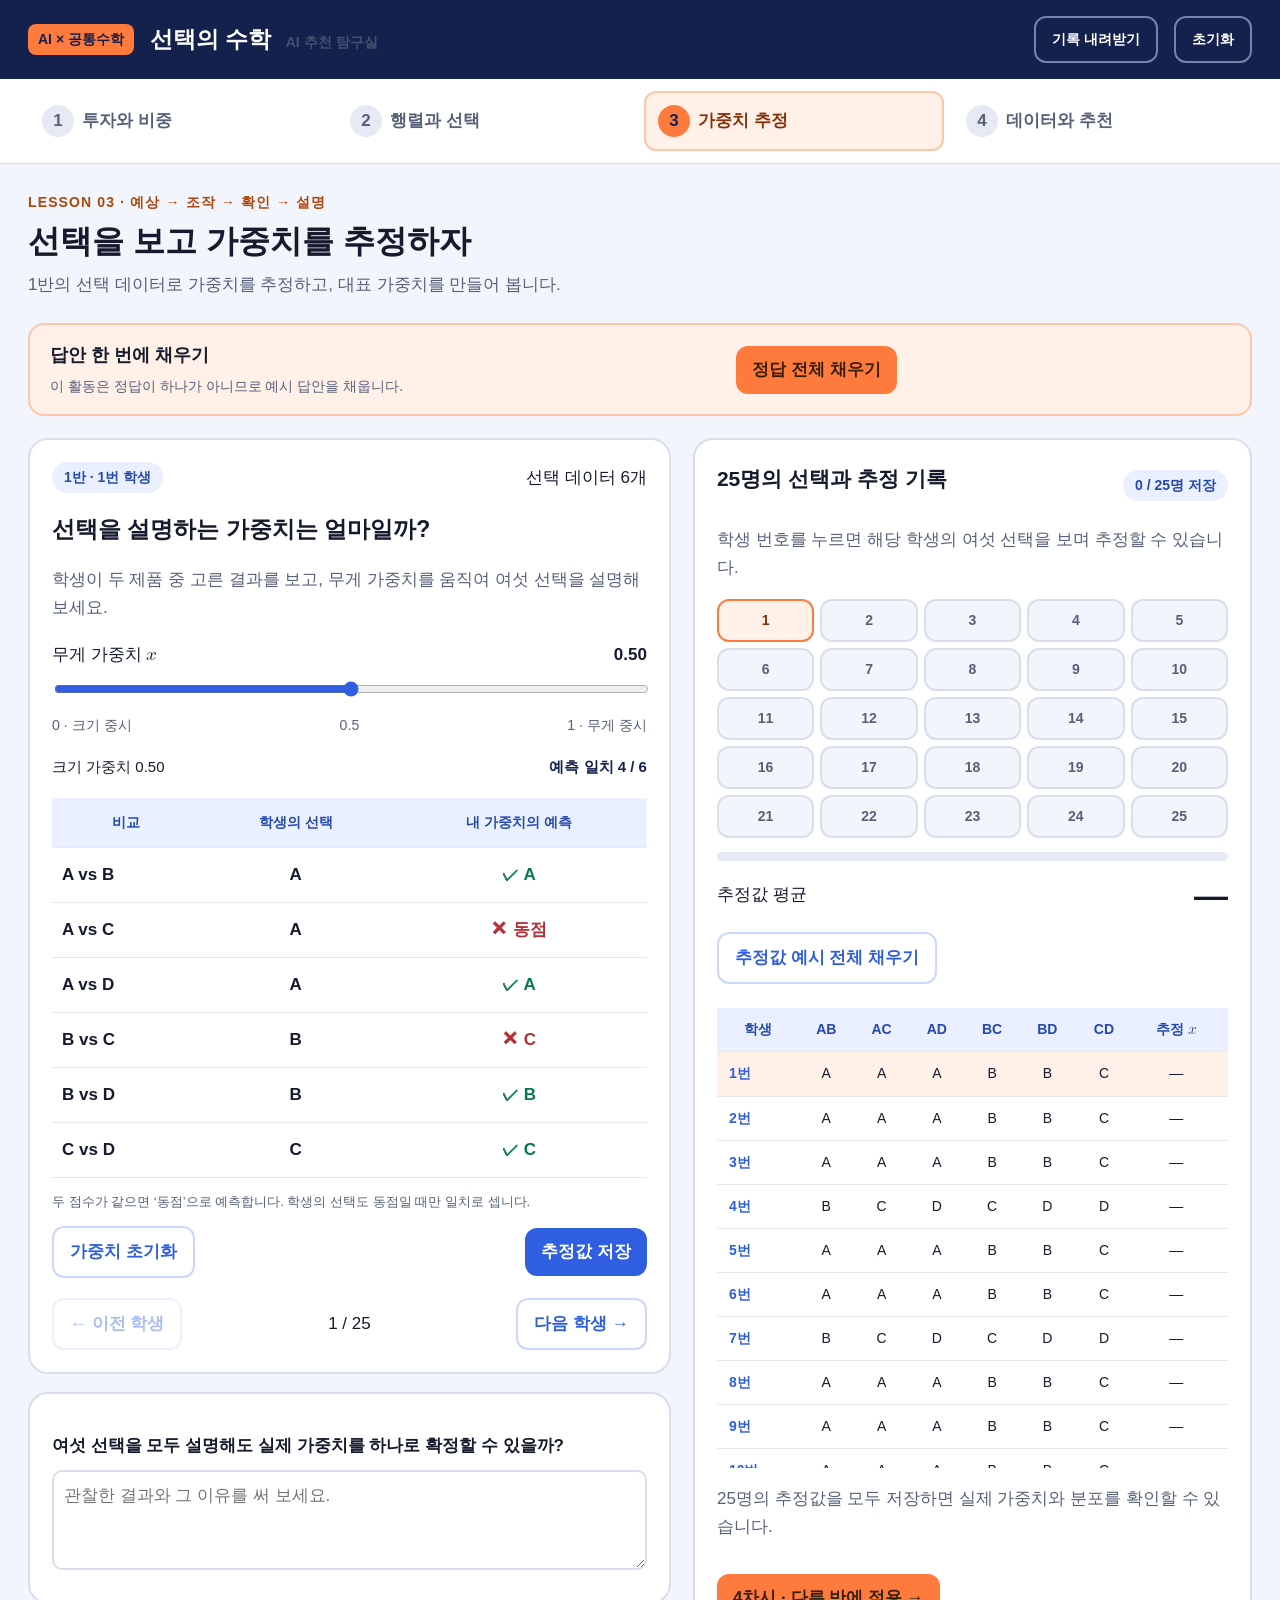
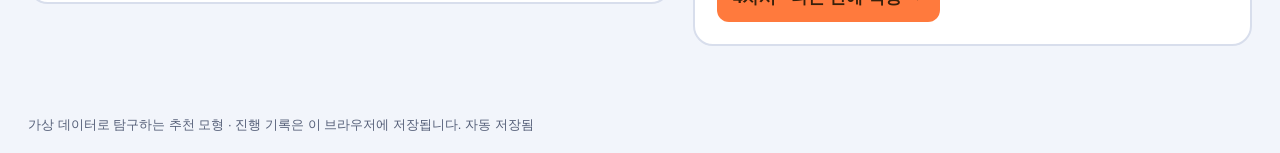
==== index.html @ 9886468b "Open learning app from repository root Pages URL" ====
<!doctype html>
<html lang="ko">
<head>
  <meta charset="utf-8">
  <meta name="viewport" content="width=device-width, initial-scale=1">
  <title>선택의 수학 · AI 추천 탐구실</title>
  <meta http-equiv="refresh" content="0; url=./ai-math/pairwise.html">
  <script>location.replace('./ai-math/pairwise.html' + location.search + location.hash);</script>
</head>
<body>
  <p>학습 앱으로 이동합니다. <a href="./ai-math/pairwise.html">바로 열기</a></p>
</body>
</html>
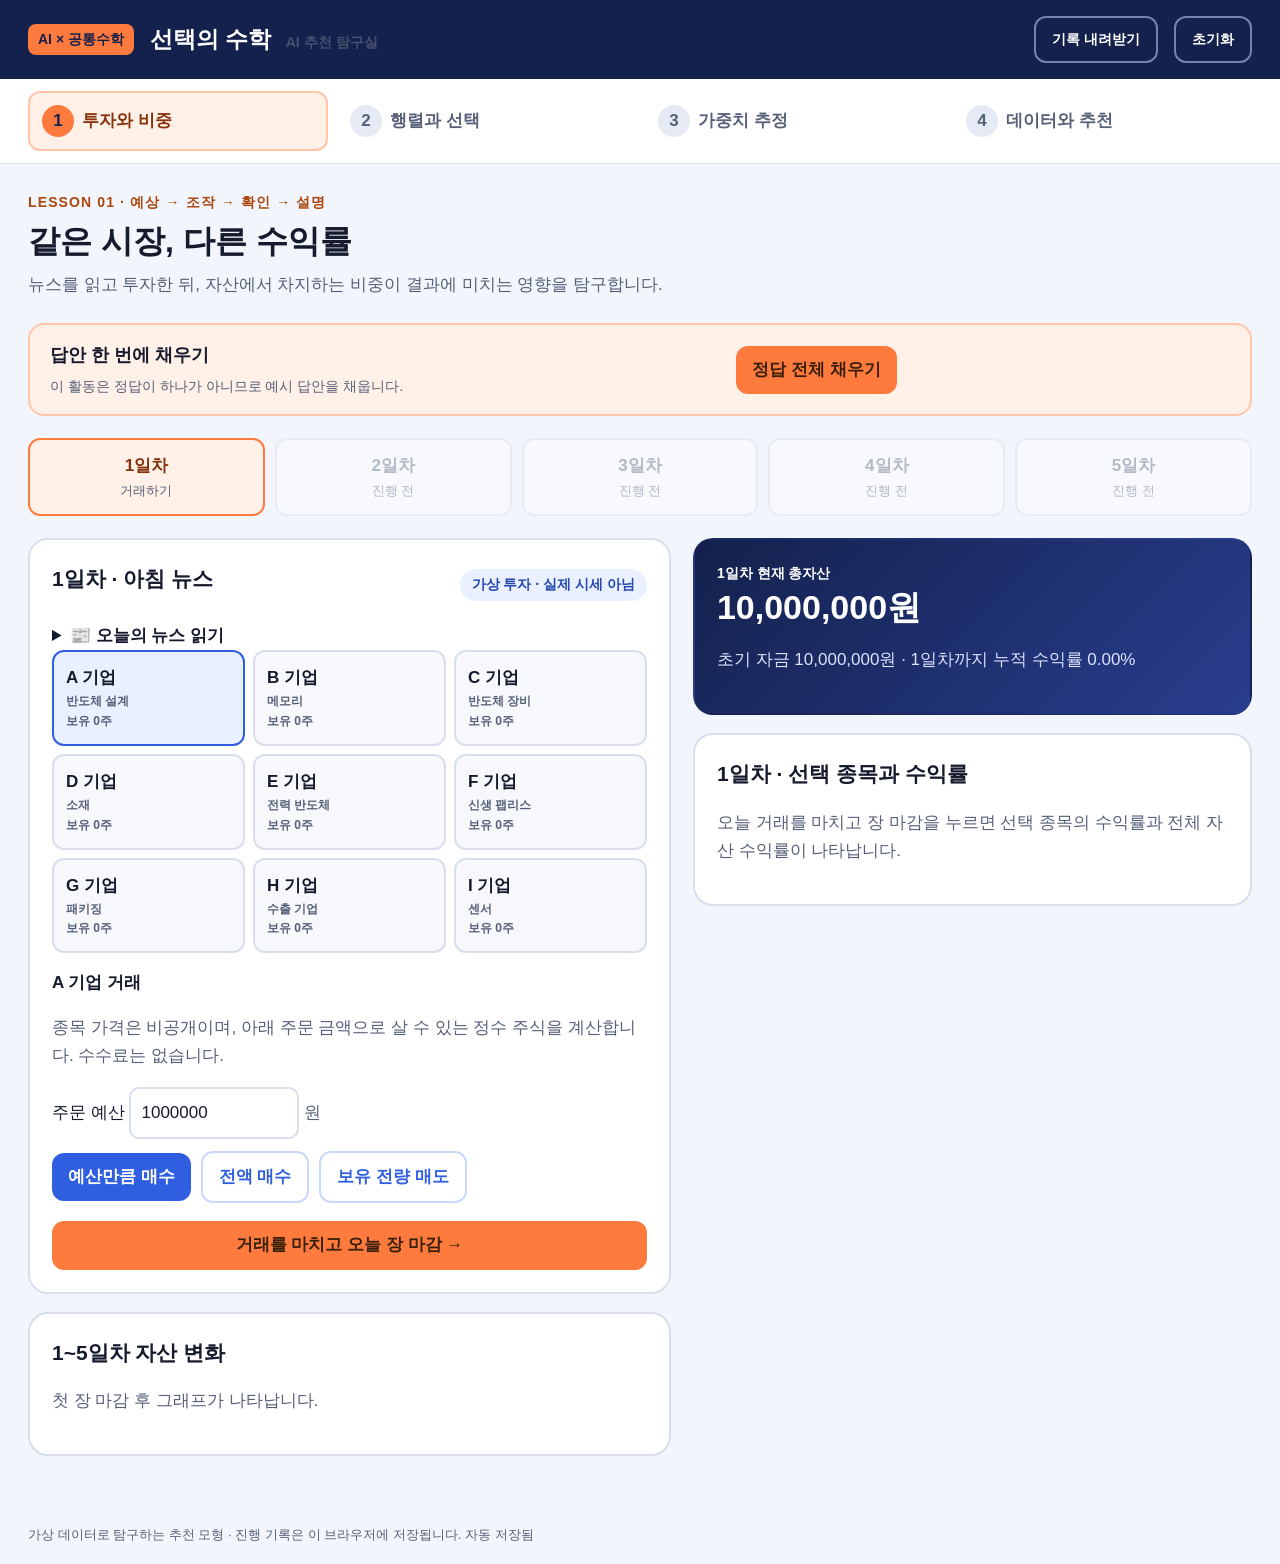
==== commit 8b0389ab: "Add files via upload" ====
--- a/index.html
+++ b/index.html
@@ -1,13 +1,4 @@
 <!doctype html>
-<html lang="ko">
-<head>
-  <meta charset="utf-8">
-  <meta name="viewport" content="width=device-width, initial-scale=1">
-  <title>선택의 수학 · AI 추천 탐구실</title>
-  <meta http-equiv="refresh" content="0; url=./ai-math/pairwise.html">
-  <script>location.replace('./ai-math/pairwise.html' + location.search + location.hash);</script>
-</head>
-<body>
-  <p>학습 앱으로 이동합니다. <a href="./ai-math/pairwise.html">바로 열기</a></p>
-</body>
-</html>
+<html lang="ko"><head><meta charset="utf-8"><meta name="viewport" content="width=device-width,initial-scale=1"><title>선택의 수학 · AI 추천 탐구실</title><link rel="stylesheet" href="styles.css?v=acd4bc828753"><script src="script.js?v=9ff203c90b84" defer></script></head>
+<body><header><span class="badge">AI × 공통수학</span><h1>선택의 수학 <small>AI 추천 탐구실</small></h1><button id="export" class="outline light">기록 내려받기</button><button id="reset" class="outline light">초기화</button></header>
+<nav aria-label="차시 선택" id="tabs"></nav><main><div class="intro"><span id="eyebrow"></span><h2 id="title"></h2><p id="description"></p></div><div id="content"></div></main><footer>가상 데이터로 탐구하는 추천 모형 · 진행 기록은 이 브라우저에 저장됩니다. <span id="save-status" role="status"></span></footer><div id="toast" role="status" aria-live="polite"></div></body></html>
--- a/styles.css
+++ b/styles.css
@@ -0,0 +1,15 @@
+:root{--navy:#14214d;--orange:#ff7a3d;--blue:#2f5fe0;--green:#087854;--red:#b32e36;--ink:#151a2d;--sub:#566079;--line:#d8deec;--bg:#f2f5fb}*{box-sizing:border-box}body{margin:0;background:var(--bg);color:var(--ink);font-family:Pretendard,"Noto Sans KR","Malgun Gothic",sans-serif;font-size:17px;line-height:1.65}header{background:var(--navy);color:white;display:flex;gap:16px;align-items:center;padding:16px 28px;flex-wrap:wrap}h1{font-size:23px;margin:0;flex:1}h1 small{font-size:14px;opacity:.75;display:inline-block;margin-left:8px}.badge{background:var(--orange);color:#14214d;border-radius:8px;padding:4px 10px;font-weight:800;font-size:14px}nav{background:white;display:grid;grid-template-columns:repeat(4,1fr);gap:8px;padding:12px 28px;border-bottom:1px solid var(--line)}nav button{background:white;color:var(--sub);box-shadow:none;text-align:left;border:2px solid transparent;padding:12px}nav button.active{background:#fff1e8;border-color:#ffc5a8;color:#85320c}.number{display:inline-grid;place-items:center;border-radius:50%;width:32px;height:32px;background:#e6eaf4;margin-right:8px}.active .number{background:var(--orange);color:var(--navy)}main{max-width:1400px;margin:auto;padding:24px 28px 50px}.intro span{font-weight:800;color:#ad470f;font-size:14px;letter-spacing:.08em}h2{font-size:32px;margin:4px 0 8px;line-height:1.35}.intro p{color:var(--sub);margin:0 0 24px}.grid{display:grid;grid-template-columns:minmax(0,1.15fr) minmax(0,1fr);gap:22px;align-items:start}.stack{display:grid;gap:18px}.card{background:white;border:2px solid var(--line);border-radius:20px;padding:22px;min-width:0}.card h3{margin:0 0 12px;font-size:21px}.card h4{margin:16px 0 6px}.hero{background:linear-gradient(135deg,#14214d,#293d8e);color:white;border-color:transparent}.hero p{color:#dce3ff}.muted,small{color:var(--sub)}.hero small{color:#dce3ff}.row{display:flex;gap:10px;align-items:center;flex-wrap:wrap}.between{justify-content:space-between}.metric{font-size:34px;font-weight:850;line-height:1.3}.label{font-size:14px;font-weight:700}.pill{display:inline-block;background:#eaf0ff;color:#2549ae;border-radius:20px;padding:4px 12px;font-size:14px;font-weight:800}.good{color:var(--green)}.bad{color:var(--red)}button{font:inherit;font-weight:750;border:0;border-radius:12px;padding:10px 16px;background:var(--blue);color:white;cursor:pointer;transition:background .15s}button:hover{filter:brightness(.94)}button:focus-visible,input:focus-visible,textarea:focus-visible,select:focus-visible{outline:3px solid #e08a1e;outline-offset:3px}button:disabled{opacity:.4;cursor:not-allowed}button.orange{background:var(--orange);color:#38200b}.outline{background:white;color:var(--blue);border:2px solid #cbd8fa}.light{color:white;border-color:#7682ac;background:transparent;font-size:14px}input,textarea,select{font:inherit;color:var(--ink);padding:10px;border:2px solid var(--line);border-radius:10px;background:white;max-width:100%}input[type=range]{width:100%;accent-color:var(--blue);padding:0;min-height:32px}input[type=number]{width:95px}textarea{display:block;width:100%;resize:vertical;min-height:100px;margin:10px 0}.scroll{overflow:auto;max-width:100%}table{width:100%;border-collapse:collapse;font-variant-numeric:tabular-nums}th{font-size:14px;color:#2549ae;background:#eaf0ff;white-space:nowrap}td,th{padding:9px 8px;text-align:center;border-bottom:1px solid #e5e9f2}td:first-child{text-align:left;font-weight:700}.stockgrid{display:grid;grid-template-columns:repeat(3,1fr);gap:8px}.stock{background:#f6f8fc;color:var(--ink);border:2px solid var(--line);text-align:left;padding:12px}.stock.selected{border-color:var(--blue);background:#eaf0ff}.stock small{display:block;font-size:12px}.notice{background:#fff6dd;border-left:5px solid #d78b1e;padding:13px 16px;border-radius:10px;margin:14px 0}.feedback{background:#e6f7f0;border-left:5px solid var(--green);padding:14px;border-radius:10px;margin-top:14px}.equation{font-size:21px;text-align:center;background:#f2f5fc;padding:16px;border-radius:14px;overflow:auto}.matrix{display:inline-grid;gap:4px;padding:8px 14px;border-left:3px solid var(--navy);border-right:3px solid var(--navy);vertical-align:middle;margin:8px}.matrix span{display:flex;gap:20px;justify-content:space-between}svg{width:100%;height:auto;display:block}.legend{display:flex;gap:15px;justify-content:center;flex-wrap:wrap;font-size:14px}.swatch{display:inline-block;width:10px;height:10px;border-radius:50%;margin-right:5px}.student{font-size:58px;text-align:center;margin:12px}.progress{height:9px;border-radius:9px;background:#e5eaf5;overflow:hidden;margin:12px 0}.progress div{height:100%;background:var(--orange)}.choices{display:grid;grid-template-columns:repeat(4,1fr);gap:8px;margin:12px 0}.choices div{text-align:center;padding:12px 4px;border-radius:12px;background:#f2f5fb}.choices .winner{background:#e6f7f0;box-shadow:inset 0 0 0 2px var(--green)}.compare{display:grid;grid-template-columns:1fr 1fr;gap:12px}.compare>div{border:2px solid var(--line);border-radius:15px;padding:16px}.matchgrid{display:grid;grid-template-columns:repeat(5,1fr);gap:6px}.match{padding:8px;background:#e6f7f0;color:var(--green);border-radius:9px;text-align:center;font-size:13px}.match.no{background:#fdecea;color:var(--red)}details{margin-top:14px}summary{cursor:pointer;font-weight:750}footer{max-width:1400px;margin:auto;padding:18px 28px;font-size:13px;color:var(--sub)}#toast{position:fixed;bottom:20px;left:50%;transform:translateX(-50%);background:var(--navy);color:white;padding:12px 24px;border-radius:12px;display:none;max-width:90%;z-index:20}.plotlabel{font-size:12px;fill:var(--sub)}.checkpoint{background:#f5f8ff;padding:14px;border-radius:12px;margin-top:12px}.formula-input{width:62px!important;padding:5px;text-align:center}.sr-only{position:absolute;width:1px;height:1px;overflow:hidden;clip:rect(0,0,0,0)}@media(max-width:950px){.grid{grid-template-columns:1fr}nav{padding:8px;gap:2px}nav button{font-size:13px;padding:8px 4px}.number{display:block;margin:0 auto 4px}header{padding:14px}main{padding:20px 14px}h2{font-size:26px}.card{padding:17px}h1 small{display:block;margin:0}.compare{grid-template-columns:1fr}}@media print{header button,nav,button{display:none}body{background:white}.grid{display:block}.card{break-inside:avoid;margin-bottom:16px}footer{display:none}}
+@media(max-width:600px){header{gap:10px}header .badge{font-size:12px}h1{flex:1 1 180px;font-size:21px}header button{flex:1}.number{display:grid}.matchgrid{gap:5px}.match{font-size:12px}}
+.day-steps{display:grid;grid-template-columns:repeat(5,minmax(0,1fr));gap:10px;margin-bottom:22px}.day-steps button{background:white;color:var(--sub);border:2px solid var(--line);padding:12px 6px;box-shadow:none}.day-steps button small{display:block;font-size:13px;font-weight:500}.day-steps .selected{background:#fff1e8;border-color:var(--orange);color:#85320c}.day-metrics{margin:12px 0 20px}.day-metrics .metric{font-size:28px;margin:8px 0}.total-row{background:#eaf0ff;font-weight:800}@media(max-width:600px){.day-steps{gap:5px}.day-steps button{font-size:14px;padding:9px 2px}.day-steps button small{font-size:11px}#day-result td,#day-result th{padding:8px 4px;font-size:13px}.day-metrics{grid-template-columns:1fr 1fr}.day-metrics>div{padding:10px}.day-metrics .metric{font-size:23px}}
+@media(max-width:600px){header{display:grid;grid-template-columns:auto minmax(0,1fr)}header h1{font-size:21px;min-width:0}header button{width:100%;white-space:nowrap}header h1 small{font-size:13px}}
+.math-steps{display:grid;grid-template-columns:repeat(6,minmax(0,1fr));gap:8px;margin-bottom:20px}.math-steps button{background:white;color:var(--sub);border:2px solid var(--line);padding:12px 6px;font-size:14px}.math-steps button span{display:block;font-size:18px;margin-bottom:4px}.math-steps .selected{background:#fff1e8;border-color:var(--orange);color:#85320c}.math-activity{max-width:1050px;margin:auto}.math-navigation{border-top:1px solid var(--line);padding-top:20px;margin-top:26px}.math-input{width:76px!important;padding:7px;text-align:center}.math-expression{gap:8px;font-size:18px}.math-expression .matrix{padding:6px}.matrix-tasks{display:grid;grid-template-columns:1fr 1fr;gap:12px}.score-input-table td{padding:6px}.answer-error{border-color:var(--red);background:#fff3f1}.range-tasks .math-input{width:90px!important}@media(max-width:850px){.math-steps{grid-template-columns:repeat(3,minmax(0,1fr))}.matrix-tasks{grid-template-columns:1fr}}@media(max-width:600px){.math-input{width:60px!important}.math-expression{font-size:15px}.math-steps button{font-size:12px}.math-activity{padding:16px}.score-input-table{min-width:370px}}
+var{font-family:"Cambria Math","Times New Roman",serif;font-style:italic;font-weight:500;font-size:1.12em}.matrix-question h4{margin:0 0 16px}.matrix-equation{display:flex;align-items:center;gap:16px;flex-wrap:nowrap;min-height:108px}.math-matrix{position:relative;display:inline-grid;align-items:center;justify-items:center;gap:12px;padding:14px 16px;vertical-align:middle;color:var(--navy)}.math-matrix::before,.math-matrix::after{content:"";position:absolute;top:0;bottom:0;width:10px;border-top:2px solid currentColor;border-bottom:2px solid currentColor}.math-matrix::before{left:0;border-left:2px solid currentColor}.math-matrix::after{right:0;border-right:2px solid currentColor}.matrix-row{grid-template-columns:repeat(2,1fr)}.matrix-column{grid-template-columns:1fr;font-family:"Cambria Math","Times New Roman",serif;font-size:25px;gap:4px;white-space:nowrap}.math-operator{font-family:"Cambria Math","Times New Roman",serif;font-size:28px}.matrix-result{display:flex;align-items:center;gap:10px;margin:20px 0}.matrix-question .math-input{width:66px!important;font-family:"Cambria Math","Times New Roman",serif;font-size:23px;padding:9px 4px;font-variant-numeric:tabular-nums;appearance:textfield;-moz-appearance:textfield}.matrix-question input::-webkit-inner-spin-button,.matrix-question input::-webkit-outer-spin-button{-webkit-appearance:none;margin:0}.matrix-check-row{align-items:flex-start;gap:12px;border-top:1px solid var(--line);padding-top:14px}.matrix-verdict{font-size:14px;flex:1;min-width:140px;padding:9px 0;min-height:44px}.verdict-correct{font-weight:750;color:var(--green)}.verdict-wrong{font-weight:750;color:var(--red)}.answer-correct{border-color:var(--green);background:#f0faf5}@media(max-width:600px){.matrix-equation{gap:10px}.math-matrix{padding:12px;gap:8px}.matrix-question .math-input{width:55px!important;font-size:21px}.matrix-column{font-size:24px}.matrix-result{gap:9px}.matrix-question{padding:16px 12px}}
+
+@font-face{font-family:"Inquiry Math";src:url([data-uri]) format("woff");font-style:normal;font-weight:400;font-display:swap}
+var{font-family:"Inquiry Math","Cambria Math",serif;font-style:normal;font-weight:400;font-synthesis:none}.matrix-column var{font-size:1em}.math-matrix::before,.math-matrix::after{border:0;width:14px;background:url("data:image/svg+xml,%3Csvg xmlns='http://www.w3.org/2000/svg' viewBox='0 0 16 100' preserveAspectRatio='none'%3E%3Cpath d='M14 1 C-2 22 -2 78 14 99' fill='none' stroke='%2314214d' stroke-width='2' vector-effect='non-scaling-stroke'/%3E%3C/svg%3E") center/100% 100% no-repeat}.math-matrix::after{transform:scaleX(-1)}.matrix-result{display:flex;flex-wrap:nowrap;white-space:nowrap;gap:12px}.matrix-result>*{flex:0 0 auto}.matrix-polynomial{display:inline-flex;align-items:center;gap:9px;white-space:nowrap;flex-wrap:nowrap}.matrix-polynomial>*{flex:0 0 auto}.matrix-polynomial var{margin-left:-4px}@media(max-width:600px){.matrix-result{gap:10px}.matrix-polynomial{gap:8px}}
+.row-calculate{white-space:nowrap;font-size:14px;padding:7px 10px}.score-input-table th:first-child,.score-input-table td:first-child{position:sticky;left:0;background:#f5f8ff;z-index:1}.score-input-table th:first-child{background:#eaf0ff}
+.plot-reference{margin:20px 0 24px}.plot-reference h4{margin:0 0 10px}.plot-reference table{min-width:320px}
+.fill-all-row{margin-top:20px}
+.fill-toolbar{background:#fff1e8;border:2px solid #ffc5a8;border-radius:16px;padding:16px 20px;display:flex;align-items:center;justify-content:space-between;gap:12px;flex-wrap:wrap;margin-bottom:22px}.fill-toolbar strong{font-size:18px}.fill-toolbar p{margin:4px 0 0;color:var(--sub);font-size:14px}.fill-toolbar button{white-space:nowrap}#fill-toolbar-status:not(:empty){flex-basis:100%;font-size:14px;color:var(--green);font-weight:700}@media(max-width:600px){.fill-toolbar button{width:100%}}
+.pair-caption{margin:18px 0;font-size:15px}.pair-caption strong{color:var(--navy)}.pair-table td,.pair-table th{padding:13px 10px}.pair-table td:last-child{font-weight:750}.pair-tie-note{font-size:13px}.student-picker{display:grid;grid-template-columns:repeat(5,minmax(0,1fr));gap:6px;margin:14px 0}.student-picker button{background:#f2f5fb;border:2px solid var(--line);color:var(--sub);padding:8px 3px;font-size:14px}.student-picker .selected{background:#fff1e8;border-color:var(--orange);color:#85320c}.cohort-pair-scroll{max-height:460px;margin-top:10px}.cohort-pair-table{min-width:570px;font-size:14px}.cohort-pair-table thead{position:sticky;top:0;z-index:2}.cohort-pair-table td{padding:7px 5px}.current-student{background:#fff1e8}.student-row-button{padding:3px 7px;background:transparent;color:var(--blue);font-size:14px}.pair-simulator h3{font-size:23px}@media(max-width:600px){.pair-table td,.pair-table th{font-size:14px;padding:12px 6px}.pair-caption{font-size:13px}.pair-simulator h3{font-size:21px}}
+.weight-distribution{margin-top:20px}.weight-distribution h4{margin-bottom:6px}.distribution-caption,.distribution-boundaries{font-size:13px;color:var(--sub);margin:6px 0}.distribution-legend{display:flex;flex-wrap:wrap;gap:8px 16px;font-size:13px;font-weight:700;margin-bottom:8px}.mean-key{color:#ad4a00}.numberline-tick{font:14px "Malgun Gothic",sans-serif;fill:#566079}.numberline-count{font:12px "Malgun Gothic",sans-serif;fill:#14214d;font-weight:700}.numberline-average-label{font:14px "Malgun Gothic",sans-serif;fill:#ad4a00;font-weight:700}.weight-numberline{overflow:visible}.weight-distribution small{display:block;font-size:12px;color:var(--sub)}
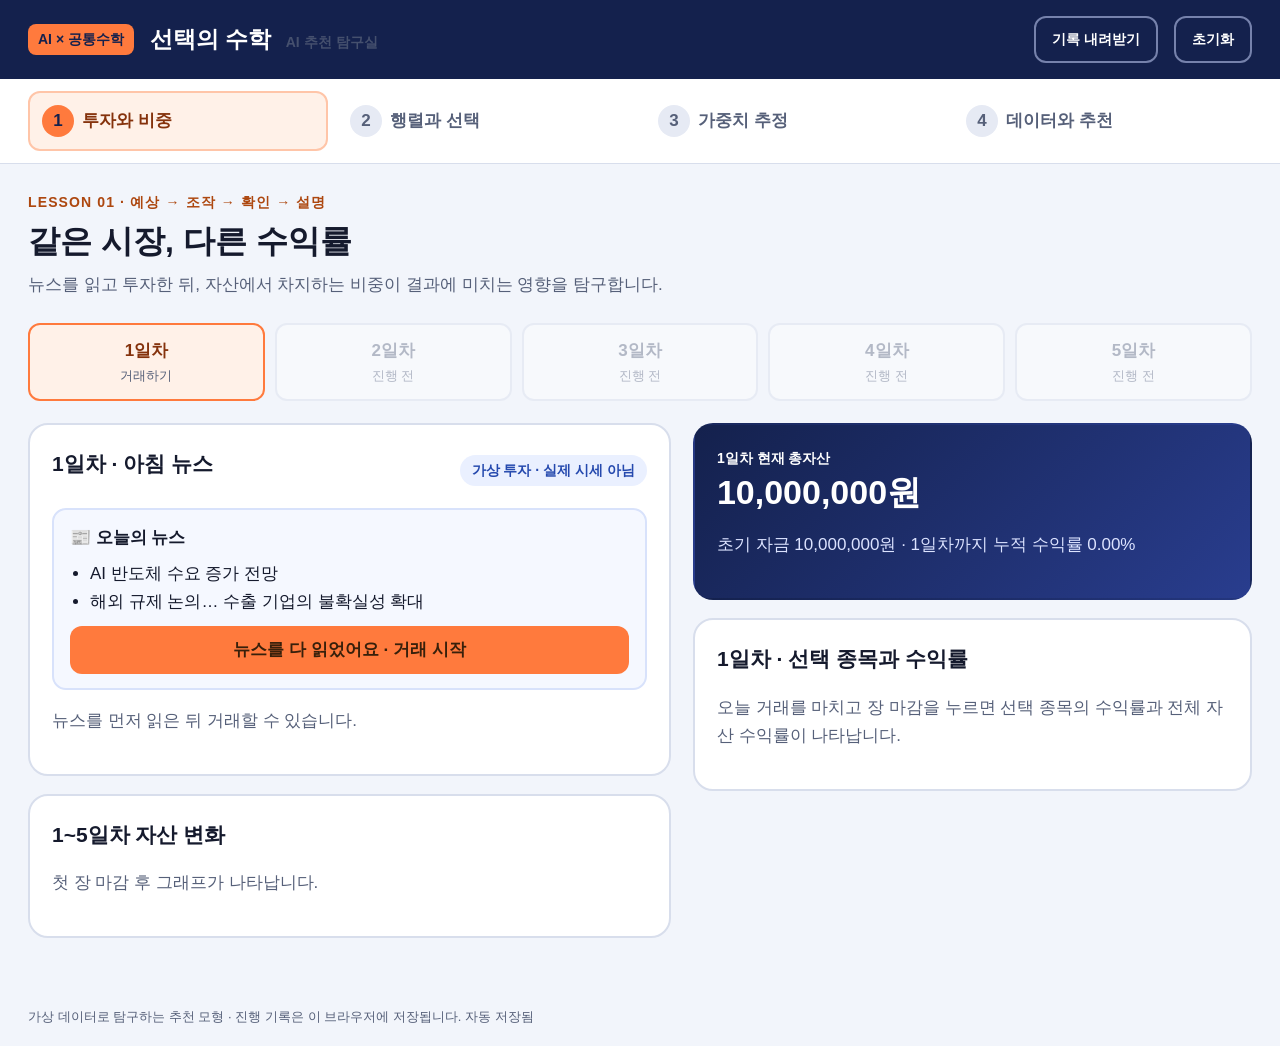
==== commit cf566f39: "Add files via upload" ====
--- a/index.html
+++ b/index.html
@@ -1,4 +1,4 @@
 <!doctype html>
-<html lang="ko"><head><meta charset="utf-8"><meta name="viewport" content="width=device-width,initial-scale=1"><title>선택의 수학 · AI 추천 탐구실</title><link rel="stylesheet" href="styles.css?v=acd4bc828753"><script src="script.js?v=9ff203c90b84" defer></script></head>
+<html lang="ko"><head><meta charset="utf-8"><meta name="viewport" content="width=device-width,initial-scale=1"><title>선택의 수학 · AI 추천 탐구실</title><link rel="stylesheet" href="styles.css?v=20261118"><script src="script.js?v=20261118" defer></script></head>
 <body><header><span class="badge">AI × 공통수학</span><h1>선택의 수학 <small>AI 추천 탐구실</small></h1><button id="export" class="outline light">기록 내려받기</button><button id="reset" class="outline light">초기화</button></header>
 <nav aria-label="차시 선택" id="tabs"></nav><main><div class="intro"><span id="eyebrow"></span><h2 id="title"></h2><p id="description"></p></div><div id="content"></div></main><footer>가상 데이터로 탐구하는 추천 모형 · 진행 기록은 이 브라우저에 저장됩니다. <span id="save-status" role="status"></span></footer><div id="toast" role="status" aria-live="polite"></div></body></html>
--- a/styles.css
+++ b/styles.css
@@ -13,3 +13,9 @@
 .fill-toolbar{background:#fff1e8;border:2px solid #ffc5a8;border-radius:16px;padding:16px 20px;display:flex;align-items:center;justify-content:space-between;gap:12px;flex-wrap:wrap;margin-bottom:22px}.fill-toolbar strong{font-size:18px}.fill-toolbar p{margin:4px 0 0;color:var(--sub);font-size:14px}.fill-toolbar button{white-space:nowrap}#fill-toolbar-status:not(:empty){flex-basis:100%;font-size:14px;color:var(--green);font-weight:700}@media(max-width:600px){.fill-toolbar button{width:100%}}
 .pair-caption{margin:18px 0;font-size:15px}.pair-caption strong{color:var(--navy)}.pair-table td,.pair-table th{padding:13px 10px}.pair-table td:last-child{font-weight:750}.pair-tie-note{font-size:13px}.student-picker{display:grid;grid-template-columns:repeat(5,minmax(0,1fr));gap:6px;margin:14px 0}.student-picker button{background:#f2f5fb;border:2px solid var(--line);color:var(--sub);padding:8px 3px;font-size:14px}.student-picker .selected{background:#fff1e8;border-color:var(--orange);color:#85320c}.cohort-pair-scroll{max-height:460px;margin-top:10px}.cohort-pair-table{min-width:570px;font-size:14px}.cohort-pair-table thead{position:sticky;top:0;z-index:2}.cohort-pair-table td{padding:7px 5px}.current-student{background:#fff1e8}.student-row-button{padding:3px 7px;background:transparent;color:var(--blue);font-size:14px}.pair-simulator h3{font-size:23px}@media(max-width:600px){.pair-table td,.pair-table th{font-size:14px;padding:12px 6px}.pair-caption{font-size:13px}.pair-simulator h3{font-size:21px}}
 .weight-distribution{margin-top:20px}.weight-distribution h4{margin-bottom:6px}.distribution-caption,.distribution-boundaries{font-size:13px;color:var(--sub);margin:6px 0}.distribution-legend{display:flex;flex-wrap:wrap;gap:8px 16px;font-size:13px;font-weight:700;margin-bottom:8px}.mean-key{color:#ad4a00}.numberline-tick{font:14px "Malgun Gothic",sans-serif;fill:#566079}.numberline-count{font:12px "Malgun Gothic",sans-serif;fill:#14214d;font-weight:700}.numberline-average-label{font:14px "Malgun Gothic",sans-serif;fill:#ad4a00;font-weight:700}.weight-numberline{overflow:visible}.weight-distribution small{display:block;font-size:12px;color:var(--sub)}
+.news-box{background:#f5f8ff;border:2px solid #d8e2fb;border-radius:14px;padding:14px 16px;margin:14px 0}.news-box ul{margin:8px 0 10px;padding-left:20px}.news-box button{width:100%}
+.hold-hint{font-weight:750;margin:14px 0 8px}.hold-hint.bad{color:var(--red)}.hold-hint.good{color:var(--green)}
+.breaking{background:#fdecea;border:2px solid #f2a7a2;color:#7d1d22;border-radius:12px;padding:14px 16px;margin:0 0 14px;line-height:1.6}
+.revealed{border-color:#d78b1e!important;background:#fff6dd!important}.reveal-btn{margin-left:8px;padding:6px 12px;font-size:14px}
+.auto-row td{background:#f7f9fd}.auto-cell{color:#6b7591}.key-row td:first-child{color:#ad470f}
+.rep-row td:first-child{color:#ad470f}.example{margin:4px 0 10px}.example details{background:#f2f7ff;border-radius:10px;padding:8px 12px}.example p{margin:8px 0 0}.example-hint{font-size:13px;margin:0 0 10px}
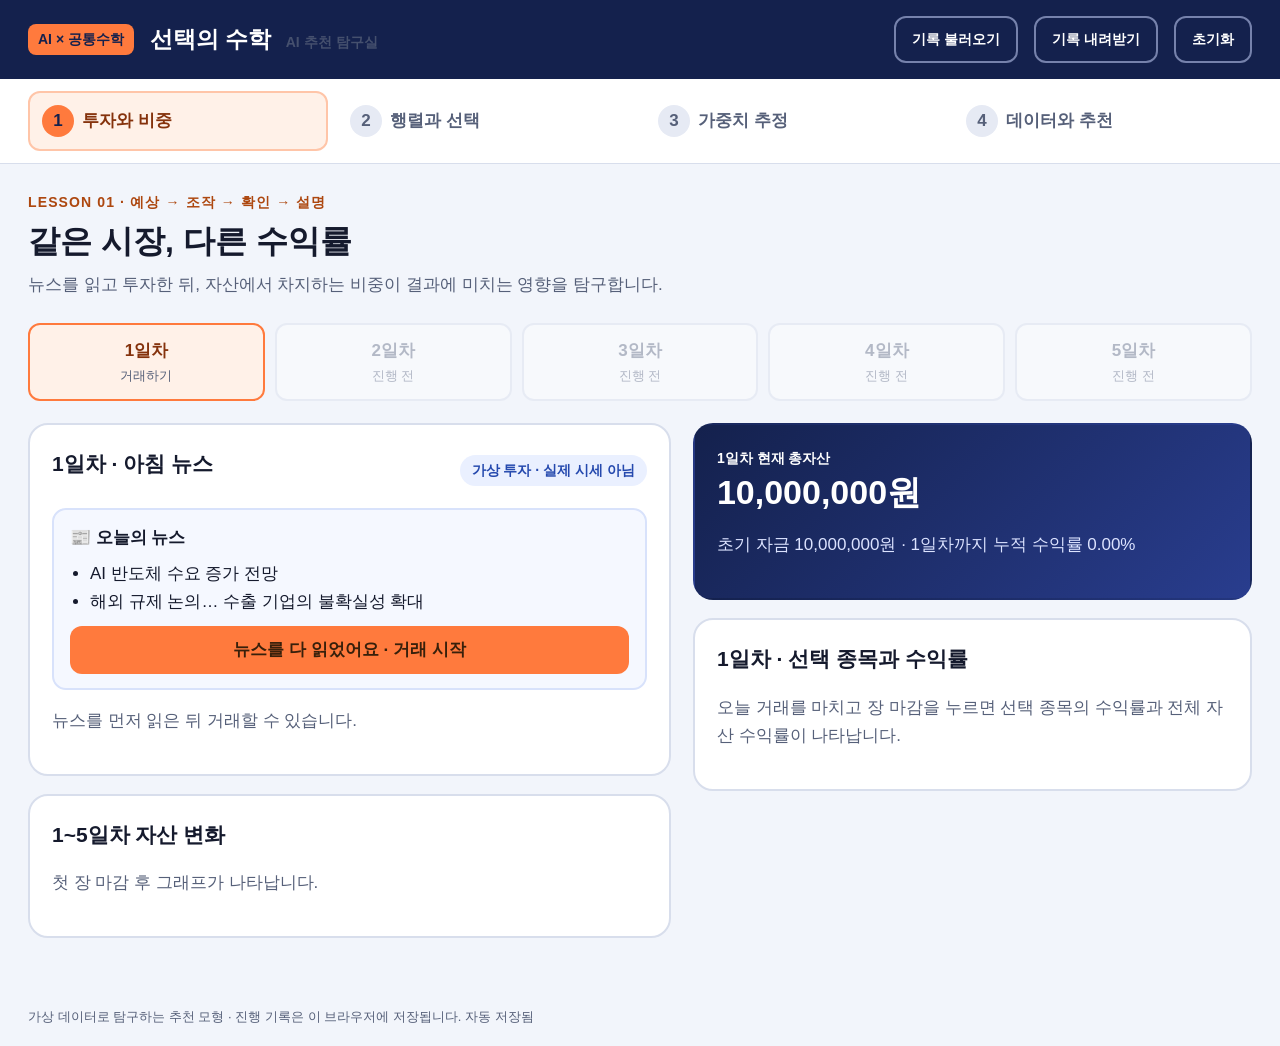
==== commit 99c9bf08: "Add files via upload" ====
--- a/index.html
+++ b/index.html
@@ -1,4 +1,4 @@
 <!doctype html>
-<html lang="ko"><head><meta charset="utf-8"><meta name="viewport" content="width=device-width,initial-scale=1"><title>선택의 수학 · AI 추천 탐구실</title><link rel="stylesheet" href="styles.css?v=20261118"><script src="script.js?v=20261118" defer></script></head>
-<body><header><span class="badge">AI × 공통수학</span><h1>선택의 수학 <small>AI 추천 탐구실</small></h1><button id="export" class="outline light">기록 내려받기</button><button id="reset" class="outline light">초기화</button></header>
+<html lang="ko"><head><meta charset="utf-8"><meta name="viewport" content="width=device-width,initial-scale=1"><title>선택의 수학 · AI 추천 탐구실</title><link rel="stylesheet" href="styles.css?v=20261121"><script src="script.js?v=20261121" defer></script></head>
+<body><header><span class="badge">AI × 공통수학</span><h1>선택의 수학 <small>AI 추천 탐구실</small></h1><button id="import" class="outline light">기록 불러오기</button><input type="file" id="import-file" accept=".json,application/json" hidden><button id="export" class="outline light">기록 내려받기</button><button id="reset" class="outline light">초기화</button></header>
 <nav aria-label="차시 선택" id="tabs"></nav><main><div class="intro"><span id="eyebrow"></span><h2 id="title"></h2><p id="description"></p></div><div id="content"></div></main><footer>가상 데이터로 탐구하는 추천 모형 · 진행 기록은 이 브라우저에 저장됩니다. <span id="save-status" role="status"></span></footer><div id="toast" role="status" aria-live="polite"></div></body></html>
--- a/styles.css
+++ b/styles.css
@@ -19,3 +19,8 @@
 .revealed{border-color:#d78b1e!important;background:#fff6dd!important}.reveal-btn{margin-left:8px;padding:6px 12px;font-size:14px}
 .auto-row td{background:#f7f9fd}.auto-cell{color:#6b7591}.key-row td:first-child{color:#ad470f}
 .rep-row td:first-child{color:#ad470f}.example{margin:4px 0 10px}.example details{background:#f2f7ff;border-radius:10px;padding:8px 12px}.example p{margin:8px 0 0}.example-hint{font-size:13px;margin:0 0 10px}
+
+.stock .price{color:#2f5fe0;font-weight:700}
+.nowrap{white-space:nowrap}
+#day-result table{font-size:.88rem}#day-result th,#day-result td{padding:8px 6px}
+@media(max-width:600px){header{grid-template-columns:auto repeat(2,minmax(0,1fr))}header h1{grid-column:2/4}header button{padding-left:6px;padding-right:6px}}
